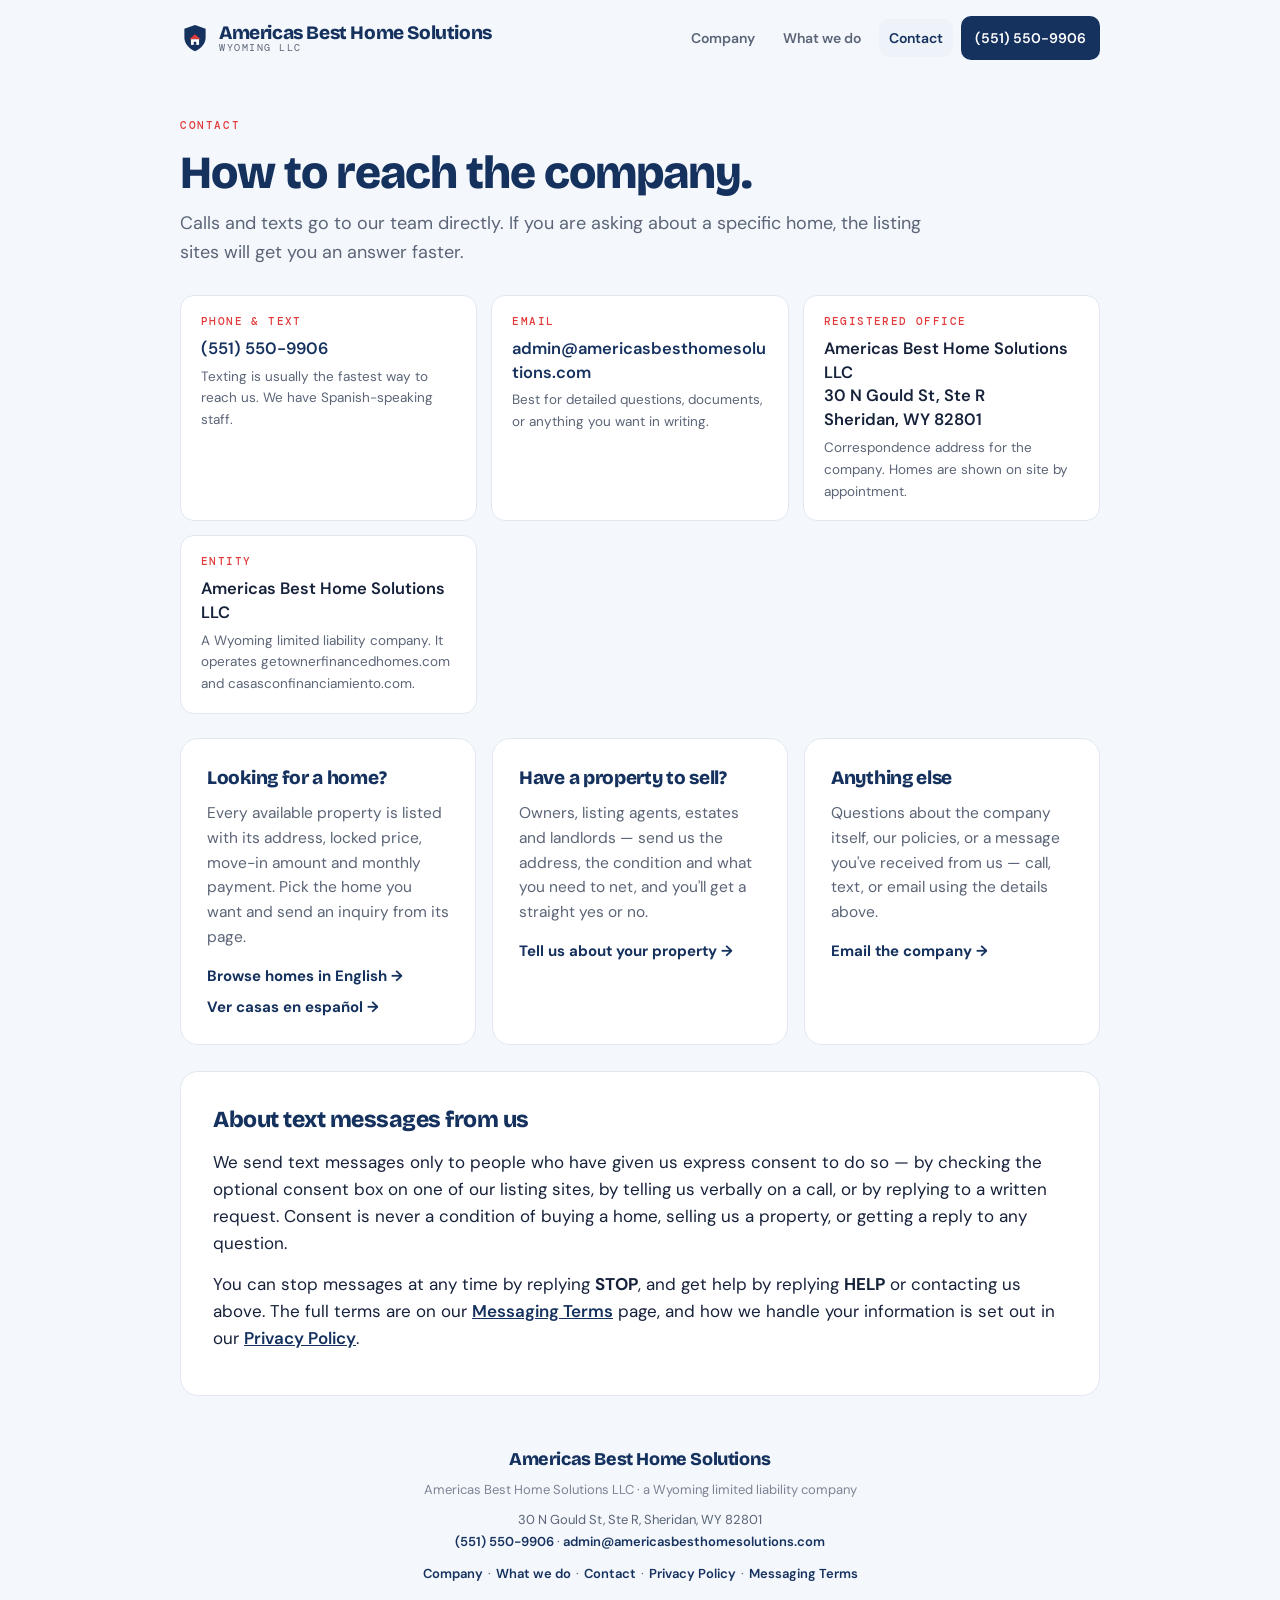
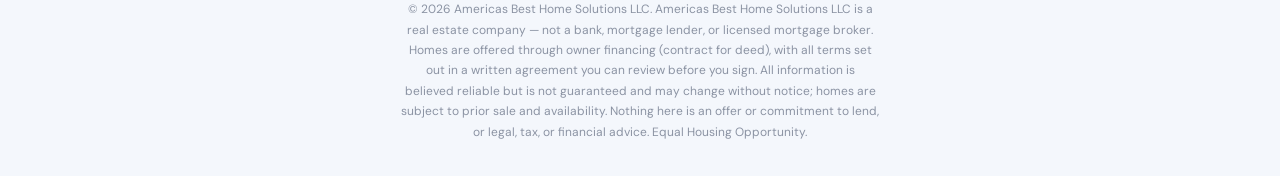
==== contact.html @ 94118d32 "Corporate site for Americas Best Home Solutions LLC americasbesthomesolutions.com had no A record at" ====
<!DOCTYPE html>
<html lang="en">
<head>
<meta charset="UTF-8"/>
<meta name="viewport" content="width=device-width, initial-scale=1.0"/>
<link rel="icon" href="data:image/svg+xml,<svg xmlns='http://www.w3.org/2000/svg' viewBox='0 0 48 48'><path d='M24 3 41 9V23C41 33 33 41 24 45 15 41 7 33 7 23V9Z' fill='%2315315e'/><path d='M15 26 24 18 33 26Z' fill='%23e23b3b'/><rect x='17.5' y='26' width='13' height='9' fill='white'/><rect x='22' y='30' width='4' height='5' fill='%2315315e'/></svg>"/>
<title>Contact | Americas Best Home Solutions LLC</title>
<meta name="description" content="Contact details for Americas Best Home Solutions LLC — phone, email, and registered office address in Sheridan, Wyoming."/>
<link rel="canonical" href="https://americasbesthomesolutions.com/contact"/>
<link rel="preconnect" href="https://fonts.googleapis.com">
<link rel="preconnect" href="https://fonts.gstatic.com" crossorigin>
<link href="https://fonts.googleapis.com/css2?family=Bricolage+Grotesque:opsz,wght@12..96,600;12..96,700;12..96,800&family=DM+Sans:wght@400;500;600;700&family=DM+Mono:wght@400;500&display=swap" rel="stylesheet">
<link rel="stylesheet" href="/pages.css">
<style>
  .routes{display:grid;grid-template-columns:repeat(auto-fit,minmax(290px,1fr));gap:16px;margin:24px 0}
  .route{background:var(--card);border:1px solid var(--line);border-radius:var(--radius);padding:24px 26px}
  .route h3{font-family:'Bricolage Grotesque',sans-serif;font-weight:800;font-size:19px;color:var(--pine);margin:0 0 8px;letter-spacing:-.3px}
  .route p{font-size:15.5px;color:var(--ink-soft);margin:0 0 12px}
  .route a.act{display:inline-block;font-size:15px;font-weight:700;color:var(--pine);text-decoration:none}
  .route a.act:hover{text-decoration:underline}
</style>
</head>
<body>
<div class="wrap">

  <header class="topbar">
    <a class="brand" href="/" aria-label="Americas Best Home Solutions — home">
      <svg class="mark" viewBox="0 0 48 48" fill="none" aria-hidden="true">
        <path d="M24 3 41 9V23C41 33 33 41 24 45 15 41 7 33 7 23V9Z" fill="#15315e"/>
        <path d="M15 26 24 18 33 26Z" fill="#e23b3b"/>
        <rect x="17.5" y="26" width="13" height="9" fill="#ffffff"/>
        <rect x="22" y="30" width="4" height="5" fill="#15315e"/>
      </svg>
      <span class="bn">Americas Best Home Solutions<small>Wyoming LLC</small></span>
    </a>
    <nav class="topnav">
      <a href="/">Company</a>
      <a href="/what-we-do">What we do</a>
      <a href="/contact" aria-current="page">Contact</a>
      <a class="call" href="tel:+15515509906">(551) 550-9906</a>
    </nav>
  </header>

  <section class="phead">
    <span class="eyebrow">Contact</span>
    <h1>How to reach the company.</h1>
    <p class="lead">Calls and texts go to our team directly. If you are asking about a specific home, the listing sites will get you an answer faster.</p>
  </section>

  <div class="facts">
    <div class="fact">
      <div class="k">Phone &amp; text</div>
      <div class="v"><a href="tel:+15515509906">(551) 550-9906</a></div>
      <div class="note">Texting is usually the fastest way to reach us. We have Spanish-speaking staff.</div>
    </div>
    <div class="fact">
      <div class="k">Email</div>
      <div class="v"><a href="mailto:admin@americasbesthomesolutions.com">admin@americasbesthomesolutions.com</a></div>
      <div class="note">Best for detailed questions, documents, or anything you want in writing.</div>
    </div>
    <div class="fact">
      <div class="k">Registered office</div>
      <div class="v"><address>Americas Best Home Solutions LLC<br>30 N Gould St, Ste R<br>Sheridan, WY 82801</address></div>
      <div class="note">Correspondence address for the company. Homes are shown on site by appointment.</div>
    </div>
    <div class="fact">
      <div class="k">Entity</div>
      <div class="v">Americas Best Home Solutions LLC</div>
      <div class="note">A Wyoming limited liability company. It operates getownerfinancedhomes.com and casasconfinanciamiento.com.</div>
    </div>
  </div>

  <div class="routes">
    <div class="route">
      <h3>Looking for a home?</h3>
      <p>Every available property is listed with its address, locked price, move-in amount and monthly payment. Pick the home you want and send an inquiry from its page.</p>
      <a class="act" href="https://getownerfinancedhomes.com">Browse homes in English →</a><br>
      <a class="act" href="https://casasconfinanciamiento.com" style="margin-top:6px">Ver casas en español →</a>
    </div>
    <div class="route">
      <h3>Have a property to sell?</h3>
      <p>Owners, listing agents, estates and landlords — send us the address, the condition and what you need to net, and you'll get a straight yes or no.</p>
      <a class="act" href="https://getownerfinancedhomes.com/contact">Tell us about your property →</a>
    </div>
    <div class="route">
      <h3>Anything else</h3>
      <p>Questions about the company itself, our policies, or a message you've received from us — call, text, or email using the details above.</p>
      <a class="act" href="mailto:admin@americasbesthomesolutions.com">Email the company →</a>
    </div>
  </div>

  <div class="prose">
    <h2>About text messages from us</h2>
    <p>We send text messages only to people who have given us express consent to do so — by checking the optional consent box on one of our listing sites, by telling us verbally on a call, or by replying to a written request. Consent is never a condition of buying a home, selling us a property, or getting a reply to any question.</p>
    <p>You can stop messages at any time by replying <strong>STOP</strong>, and get help by replying <strong>HELP</strong> or contacting us above. The full terms are on our <a href="/messaging-terms">Messaging Terms</a> page, and how we handle your information is set out in our <a href="/privacy-policy">Privacy Policy</a>.</p>
  </div>

  <footer class="foot">
    <div class="fb">Americas Best Home Solutions</div>
    <p class="fcontact fentity">Americas Best Home Solutions LLC · a Wyoming limited liability company</p>
    <address class="fcontact faddr">
      30 N Gould St, Ste R, Sheridan, WY 82801<br>
      <a href="tel:+15515509906">(551) 550-9906</a> · <a href="mailto:admin@americasbesthomesolutions.com">admin@americasbesthomesolutions.com</a>
    </address>
    <p class="fcontact flinks">
      <a href="/">Company</a> · <a href="/what-we-do">What we do</a> · <a href="/contact">Contact</a> · <a href="/privacy-policy">Privacy Policy</a> · <a href="/messaging-terms">Messaging Terms</a>
    </p>
    <p class="legal">
      © 2026 Americas Best Home Solutions LLC. Americas Best Home Solutions LLC is a real estate company — not a bank, mortgage lender, or licensed mortgage broker. Homes are offered through owner financing (contract for deed), with all terms set out in a written agreement you can review before you sign. All information is believed reliable but is not guaranteed and may change without notice; homes are subject to prior sale and availability. Nothing here is an offer or commitment to lend, or legal, tax, or financial advice. Equal Housing Opportunity.
    </p>
  </footer>

</div>
</body>
</html>
---- pages.css ----
/* ══════════════════════════════════════════════════════════════════════════
   AMERICA'S BEST HOME SOLUTIONS — shared styles for the content pages
   (about, contact, privacy-policy, messaging-terms)

   index.html / home.html / how-it-works.html keep their own inline <style>
   blocks — this file exists so the four newer pages don't duplicate them.
   Design tokens below are copied from index.html; keep them in sync.
   ══════════════════════════════════════════════════════════════════════════ */

*,*::before,*::after{box-sizing:border-box;margin:0;padding:0}
:root{
  --paper:#f4f7fc;
  --card:#ffffff;
  --ink:#16213a;
  --ink-soft:#5b6577;
  --line:#e2e8f2;
  --pine:#15315e;
  --pine-deep:#0f2444;
  --honey:#e23b3b;
  --honey-soft:#eaf1fb;
  --go:#e23b3b;
  --go-hover:#c92f2f;
  --radius:18px;
}
html{scroll-behavior:smooth}
body{
  background:var(--paper);color:var(--ink);
  font-family:'DM Sans',system-ui,sans-serif;font-size:17px;line-height:1.6;
  -webkit-font-smoothing:antialiased;
}
.wrap{max-width:960px;margin:0 auto;padding:0 20px}
.narrow{max-width:680px;margin-left:auto;margin-right:auto}

/* ── TOP BAR ─────────────────────────────────────────────── */
.topbar{padding:16px 0;display:flex;align-items:center;justify-content:space-between;gap:12px;flex-wrap:wrap}
.brand{display:flex;align-items:center;gap:9px;text-decoration:none}
.brand .mark{width:30px;height:30px;flex-shrink:0}
.brand .bn{font-family:'Bricolage Grotesque',sans-serif;font-weight:800;font-size:19px;letter-spacing:-.4px;color:var(--pine);line-height:1}
.brand .bn small{display:block;font-family:'DM Mono',monospace;font-weight:400;font-size:9.5px;letter-spacing:1.5px;text-transform:uppercase;color:var(--ink-soft);margin-top:2px}
.topnav{display:flex;align-items:center;gap:8px;flex-wrap:wrap}
.topnav a{font-size:14px;font-weight:600;color:var(--ink-soft);text-decoration:none;padding:8px 10px;border-radius:10px}
.topnav a:hover{color:var(--pine);background:#eef2f9}
.topnav a[aria-current="page"]{color:var(--pine);background:#eef2f9}
.topnav a.call{background:var(--pine);color:#fff;display:inline-flex;align-items:center;gap:6px;padding:11px 14px}
.topnav a.call:hover{background:var(--pine-deep);color:#fff}
@media (max-width:520px){ .topnav a{font-size:13px;padding:9px 8px} .topnav a.call{padding:11px 12px} }

/* ── PAGE HEAD ───────────────────────────────────────────── */
.phead{padding:34px 0 6px}
.phead .eyebrow{display:inline-flex;align-items:center;gap:6px;font-family:'DM Mono',monospace;font-size:11px;letter-spacing:1.6px;text-transform:uppercase;color:var(--honey);font-weight:500}
.phead h1{font-family:'Bricolage Grotesque',sans-serif;font-weight:800;font-size:clamp(30px,5.5vw,46px);line-height:1.08;letter-spacing:-1px;color:var(--pine);margin:10px 0 12px}
.phead .lead{font-size:18px;color:var(--ink-soft);max-width:62ch}
.phead .updated{font-family:'DM Mono',monospace;font-size:12px;color:var(--ink-soft);margin-top:14px}

/* ── PROSE ───────────────────────────────────────────────── */
.prose{background:var(--card);border:1px solid var(--line);border-radius:var(--radius);padding:30px 32px;margin:26px 0}
.prose h2{font-family:'Bricolage Grotesque',sans-serif;font-weight:800;font-size:23px;letter-spacing:-.5px;color:var(--pine);margin:30px 0 10px}
.prose h2:first-child{margin-top:0}
.prose h3{font-family:'Bricolage Grotesque',sans-serif;font-weight:700;font-size:17.5px;color:var(--pine);margin:22px 0 6px}
.prose p{margin:0 0 13px}
.prose ul,.prose ol{margin:0 0 14px 21px}
.prose li{margin:0 0 7px}
.prose a{color:var(--pine);font-weight:600}
.prose strong{font-weight:700;color:var(--ink)}
.prose .callout{background:var(--honey-soft);border-left:3px solid var(--pine);border-radius:0 10px 10px 0;padding:14px 18px;margin:16px 0}
.prose .callout p:last-child{margin-bottom:0}
@media (max-width:560px){ .prose{padding:22px 20px} }

/* ── STEPS ───────────────────────────────────────────────── */
.steps{list-style:none;margin:0;padding:0;counter-reset:s}
.steps li{counter-increment:s;position:relative;padding:0 0 0 46px;margin:0 0 20px}
.steps li::before{
  content:counter(s);position:absolute;left:0;top:1px;
  width:31px;height:31px;border-radius:50%;background:var(--pine);color:#fff;
  font-family:'Bricolage Grotesque',sans-serif;font-weight:800;font-size:15px;
  display:flex;align-items:center;justify-content:center;
}
.steps li h3{margin:2px 0 5px}
.steps li p{margin:0;color:var(--ink-soft);font-size:16px}

/* ── FACT GRID (contact details) ─────────────────────────── */
.facts{display:grid;grid-template-columns:repeat(auto-fit,minmax(230px,1fr));gap:14px;margin:22px 0}
.fact{background:var(--card);border:1px solid var(--line);border-radius:14px;padding:18px 20px}
.fact .k{font-family:'DM Mono',monospace;font-size:10.5px;letter-spacing:1.4px;text-transform:uppercase;color:var(--honey);font-weight:500}
/* long email addresses must wrap rather than run out of the card */
.fact .v{margin-top:6px;font-size:16.5px;font-weight:600;color:var(--ink);line-height:1.45;overflow-wrap:anywhere}
.fact .v a{color:var(--pine);text-decoration:none}
.fact .v a:hover{text-decoration:underline}
.fact .note{margin-top:5px;font-size:13.5px;color:var(--ink-soft);font-weight:400}
.fact address{font-style:normal}

/* ── FORM ────────────────────────────────────────────────── */
.formcard{background:var(--pine);color:#fff;border-radius:var(--radius);padding:32px;margin:26px 0}
.formcard h2{font-family:'Bricolage Grotesque',sans-serif;font-weight:800;font-size:25px;letter-spacing:-.6px;color:#fff;margin:0 0 6px}
.formcard .sub{color:#c7d6ee;font-size:16px;margin:0 0 20px}
.formcard label{display:block;font-size:13.5px;font-weight:600;color:#dbe7fb;margin:15px 0 5px}
.formcard input[type=text],.formcard input[type=tel],.formcard input[type=email],.formcard select,.formcard textarea{
  width:100%;font-family:'DM Sans',sans-serif;font-size:16px;color:var(--ink);
  background:#fff;border:1px solid transparent;border-radius:11px;padding:13px 14px;
}
.formcard textarea{min-height:104px;resize:vertical}
.formcard input:focus,.formcard select:focus,.formcard textarea:focus{outline:2px solid var(--honey);outline-offset:1px}

/* the SMS consent block — deliberately its own bordered box so a reviewer can
   see at a glance that it is separate, unchecked, and optional */
.consent{
  display:flex;gap:11px;align-items:flex-start;
  background:rgba(255,255,255,.07);border:1px solid rgba(255,255,255,.22);
  border-radius:12px;padding:14px 15px;margin:16px 0 4px;cursor:pointer;
}
.consent input[type=checkbox]{margin-top:2px;width:17px;height:17px;flex-shrink:0;cursor:pointer}
.consent span{font-size:13px;line-height:1.5;color:#dbe7fb;font-weight:400}
.consent a{color:#fff;font-weight:600;text-decoration:underline}
.optional{font-size:12px;color:#a9bedd;margin:7px 0 0;font-family:'DM Mono',monospace;letter-spacing:.3px}

.btn{display:inline-flex;align-items:center;justify-content:center;gap:8px;text-align:center;text-decoration:none;font-family:'DM Sans',sans-serif;font-weight:700;font-size:16px;padding:15px 22px;border-radius:13px;transition:transform .12s ease,background .15s ease;cursor:pointer;border:none}
.btn-go{background:var(--go);color:#fff;width:100%;margin-top:18px}
.btn-go:hover{background:var(--go-hover)}
.btn-go:disabled{opacity:.65;cursor:default}
.form-note{font-size:13px;color:#c7d6ee;margin-top:11px;min-height:19px}
.formcard .thanks{display:none}
.formcard.sent form,.formcard.sent .sub{display:none}
.formcard.sent .thanks{display:block}
.formcard .thanks h3{font-family:'Bricolage Grotesque',sans-serif;font-size:22px;color:#fff;margin-bottom:8px}
.formcard .thanks p{color:#c7d6ee}
@media (max-width:560px){ .formcard{padding:24px 20px} }

/* ── FOOTER ──────────────────────────────────────────────── */
.foot{margin:48px 0 34px;text-align:center;color:var(--ink-soft);font-size:13px;line-height:1.7}
.foot .fb{font-family:'Bricolage Grotesque',sans-serif;font-weight:800;font-size:18px;color:var(--pine);letter-spacing:-.4px;margin-bottom:4px}
.foot .fcontact a{color:var(--pine);font-weight:600;text-decoration:none}
.foot .fcontact a:hover{text-decoration:underline}
.foot .fentity{opacity:.78;margin-top:2px}
.foot .faddr{font-style:normal;margin-top:8px}
.foot .flinks{margin-top:10px}
.foot .flinks a{margin:0 2px}
.foot .legal{max-width:60ch;margin:14px auto 0;font-size:12px;color:#8b93a3}
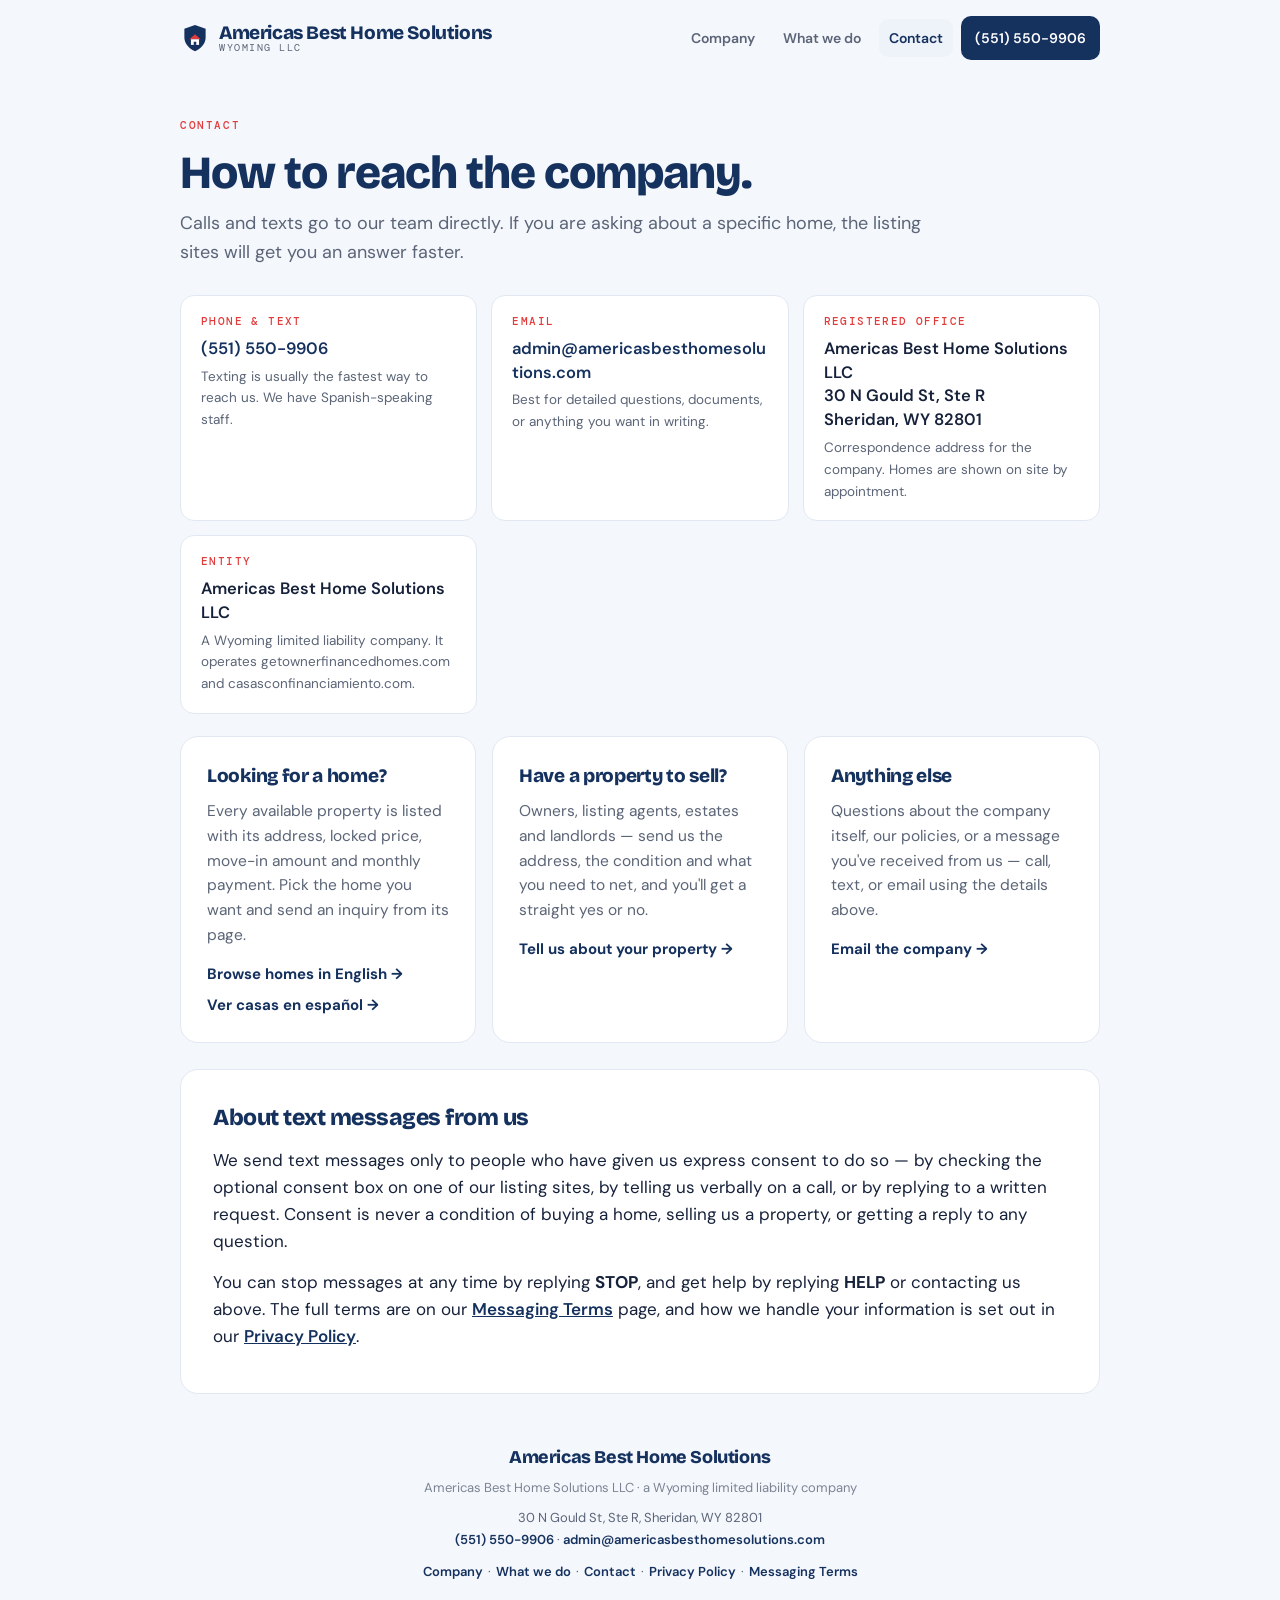
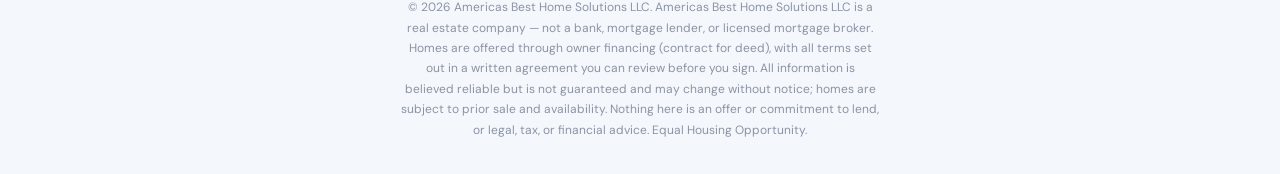
==== commit a96f1629: "Streamline the 'what the company does' section Two dense paragraphs became a one-line summary, a Buy" ====
--- a/contact.html
+++ b/contact.html
@@ -11,14 +11,7 @@
 <link rel="preconnect" href="https://fonts.gstatic.com" crossorigin>
 <link href="https://fonts.googleapis.com/css2?family=Bricolage+Grotesque:opsz,wght@12..96,600;12..96,700;12..96,800&family=DM+Sans:wght@400;500;600;700&family=DM+Mono:wght@400;500&display=swap" rel="stylesheet">
 <link rel="stylesheet" href="/pages.css">
-<style>
-  .routes{display:grid;grid-template-columns:repeat(auto-fit,minmax(290px,1fr));gap:16px;margin:24px 0}
-  .route{background:var(--card);border:1px solid var(--line);border-radius:var(--radius);padding:24px 26px}
-  .route h3{font-family:'Bricolage Grotesque',sans-serif;font-weight:800;font-size:19px;color:var(--pine);margin:0 0 8px;letter-spacing:-.3px}
-  .route p{font-size:15.5px;color:var(--ink-soft);margin:0 0 12px}
-  .route a.act{display:inline-block;font-size:15px;font-weight:700;color:var(--pine);text-decoration:none}
-  .route a.act:hover{text-decoration:underline}
-</style>
+<!-- .routes / .route now live in pages.css, shared with index.html -->
 </head>
 <body>
 <div class="wrap">
--- a/pages.css
+++ b/pages.css
@@ -125,6 +125,15 @@
 .formcard .thanks p{color:#c7d6ee}
 @media (max-width:560px){ .formcard{padding:24px 20px} }
 
+/* ── ROUTE CARDS (two/three-up option grid — used on company + contact pages) */
+.routes{display:grid;grid-template-columns:repeat(auto-fit,minmax(260px,1fr));gap:16px;margin:22px 0}
+.route{background:var(--card);border:1px solid var(--line);border-radius:var(--radius);padding:24px 26px}
+.route h3{font-family:'Bricolage Grotesque',sans-serif;font-weight:800;font-size:19px;color:var(--pine);margin:0 0 8px;letter-spacing:-.3px}
+.route p{font-size:15.5px;color:var(--ink-soft);margin:0 0 12px}
+.route a.act{display:inline-block;font-size:15px;font-weight:700;color:var(--pine);text-decoration:none}
+.route a.act:hover{text-decoration:underline}
+.lede{font-size:17px;color:var(--ink-soft);margin:0 0 16px}
+
 /* ── FOOTER ──────────────────────────────────────────────── */
 .foot{margin:48px 0 34px;text-align:center;color:var(--ink-soft);font-size:13px;line-height:1.7}
 .foot .fb{font-family:'Bricolage Grotesque',sans-serif;font-weight:800;font-size:18px;color:var(--pine);letter-spacing:-.4px;margin-bottom:4px}
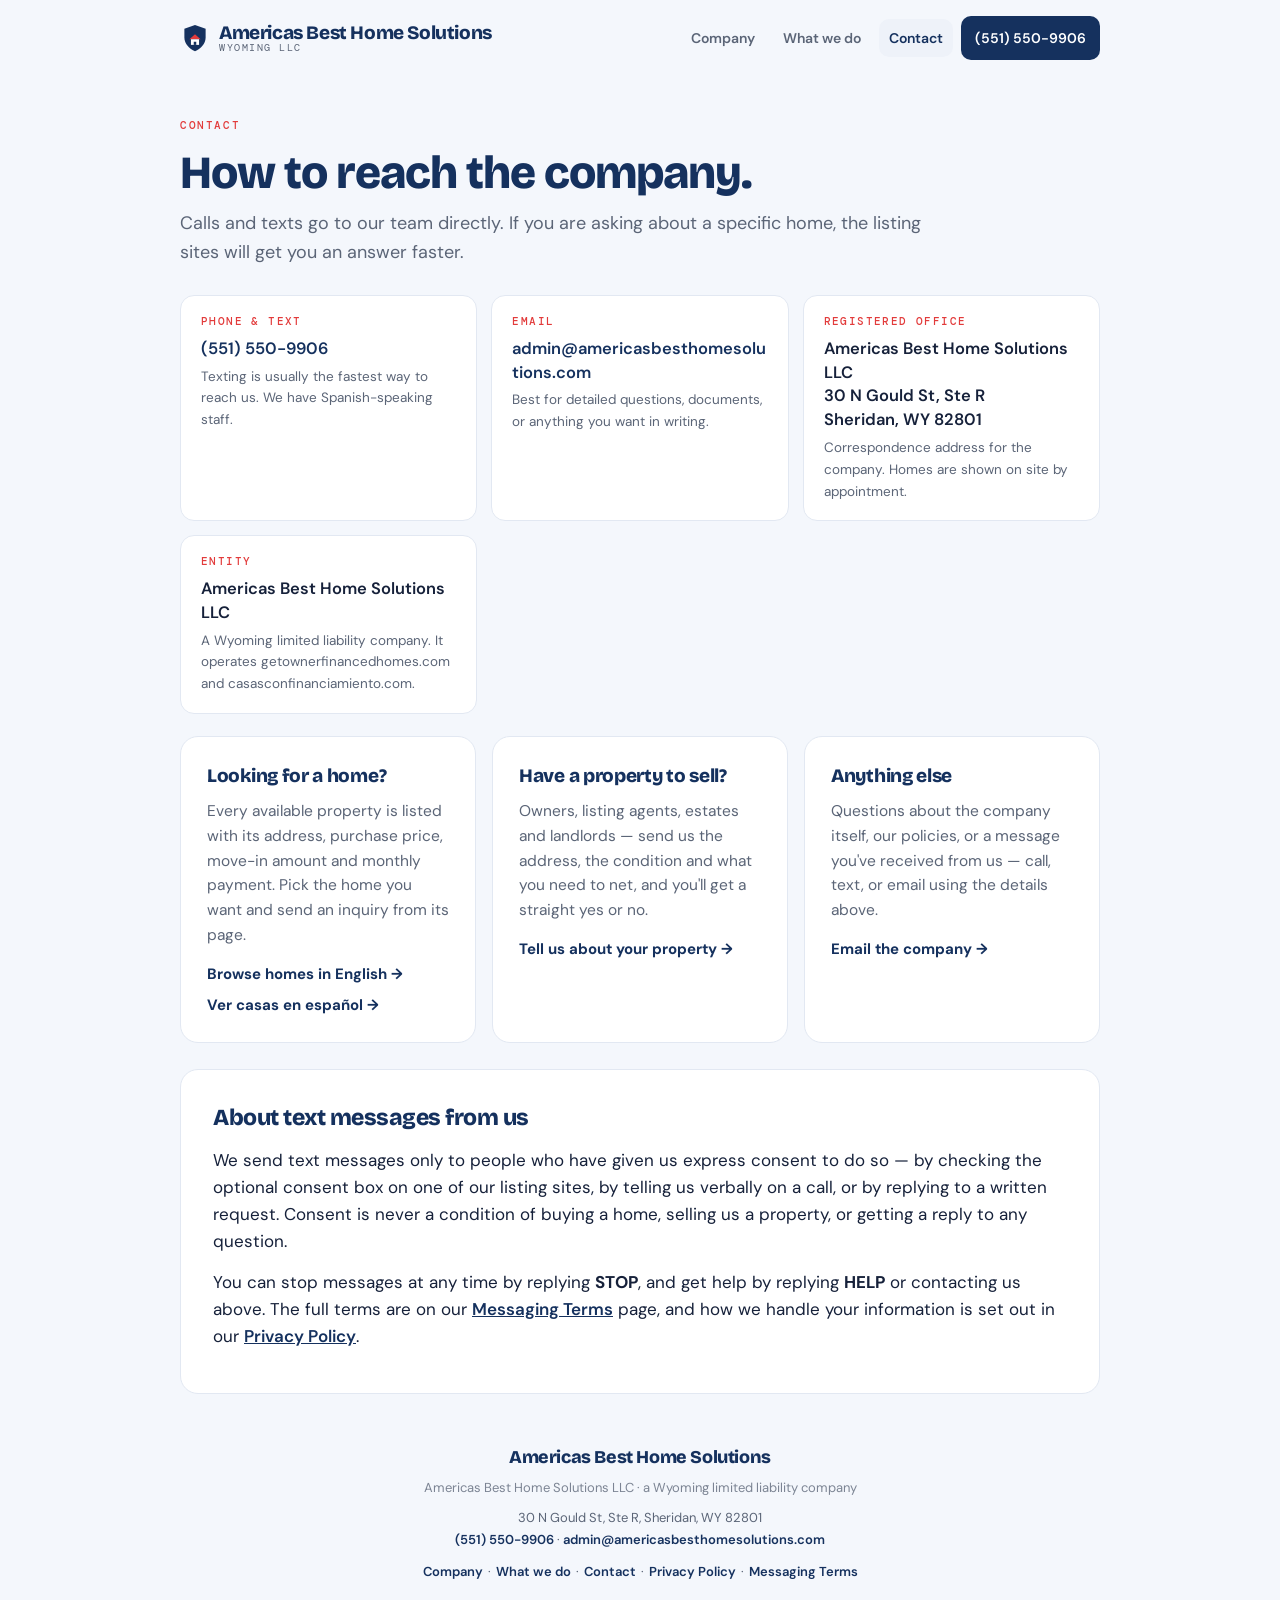
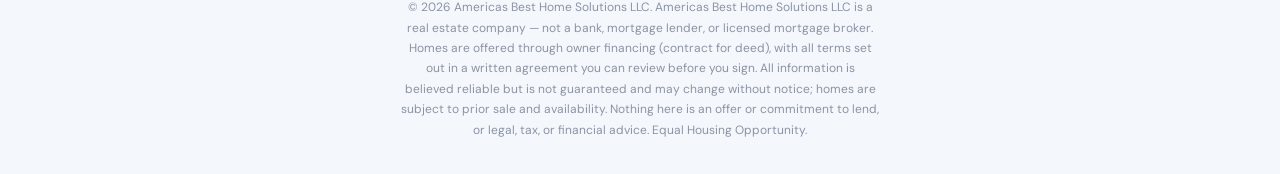
==== commit 015f52f9: "Drop "locked" from the price description on 3 pages Co-Authored-By: Claude Sonnet 5 <noreply@anthrop" ====
--- a/contact.html
+++ b/contact.html
@@ -66,7 +66,7 @@
   <div class="routes">
     <div class="route">
       <h3>Looking for a home?</h3>
-      <p>Every available property is listed with its address, locked price, move-in amount and monthly payment. Pick the home you want and send an inquiry from its page.</p>
+      <p>Every available property is listed with its address, purchase price, move-in amount and monthly payment. Pick the home you want and send an inquiry from its page.</p>
       <a class="act" href="https://getownerfinancedhomes.com">Browse homes in English →</a><br>
       <a class="act" href="https://casasconfinanciamiento.com" style="margin-top:6px">Ver casas en español →</a>
     </div>
